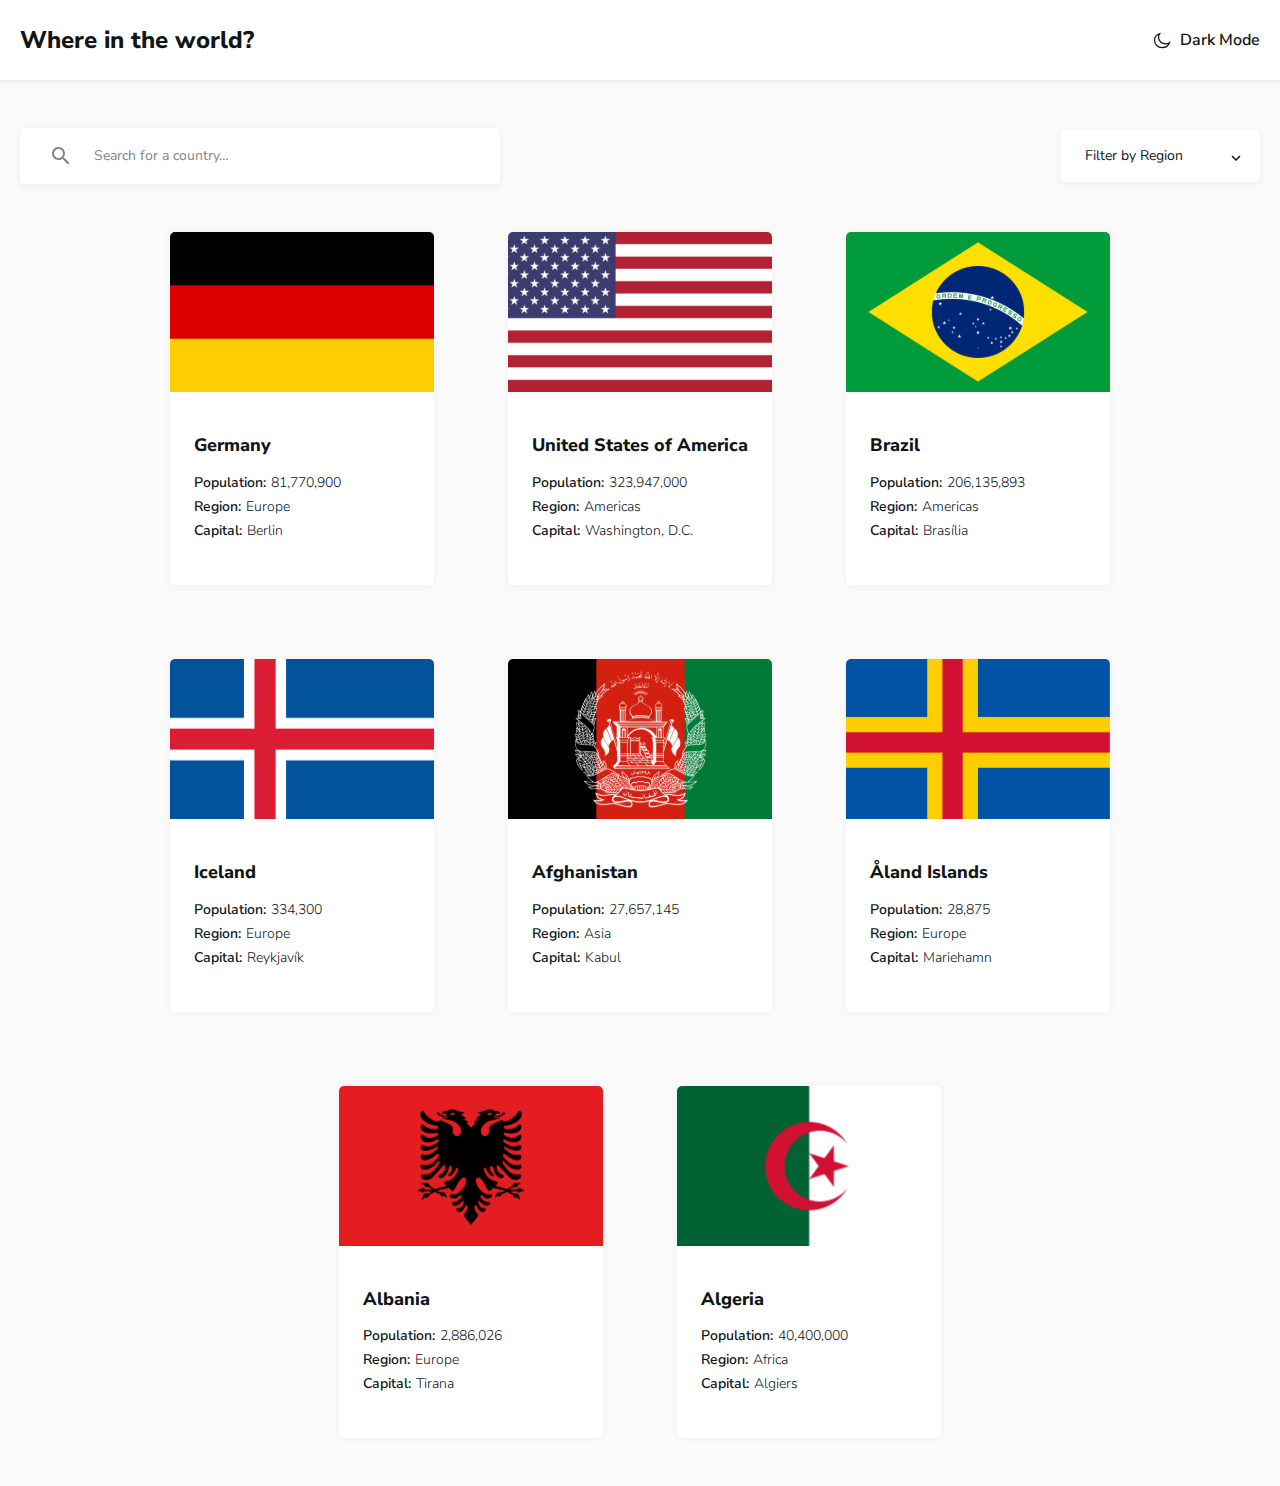
==== index.html @ b0151d57 "Initialize commit!" ====
<!DOCTYPE html>
<html lang="en">
<head>
    <meta charset="UTF-8">
    <meta name="viewport" content="width=device-width, initial-scale=1.0">
    <title>Countries</title>
    
    <!-- GOOGLE-FONTS -->
    <link rel="preconnect" href="https://fonts.googleapis.com">
    <link rel="preconnect" href="https://fonts.googleapis.com">
    <link rel="preconnect" href="https://fonts.gstatic.com" crossorigin>
    <link href="https://fonts.googleapis.com/css2?family=Nunito+Sans:ital,opsz,wght@0,6..12,200..1000;1,6..12,200..1000&display=swap" rel="stylesheet">
    
    <!-- CSS-LINKS -->
    <link rel="stylesheet" href="css/normalize.css">
    <link rel="stylesheet" href="css/main.css">
</head>
<body>
    
    <!-- SITE-HEADER -->
    <header class="site-header">
        <div class="site-header-container container">
            <!-- SITE-LOGO -->
            <a class="site-header-logo" href="index.html">Where in the world?</a>
            
            <!-- TOGGLE-BUTTON -->
            <button class="dark-toggle-button">
                <span class="dark-toggle-button-inner">
                    <svg class="dark-toggle-icon" xmlns="http://www.w3.org/2000/svg" width="20" height="20"><path fill="#fff" fill-rule="evenodd" stroke="currentColor" stroke-width="1.25" d="M13.553 13.815c-3.884 0-7.034-2.887-7.034-6.447 0-1.343.448-2.586 1.212-3.618-3.04.945-5.231 3.581-5.231 6.688 0 3.9 3.45 7.062 7.704 7.062 3.389 0 6.266-2.007 7.296-4.796a7.458 7.458 0 0 1-3.947 1.111Z" clip-rule="evenodd"/></svg>
                    <span class="dark-toggle-text">Dark Mode</span>
                </span>
            </button>
        </div>
    </header>
    
    <!-- SITE-MAIN -->
    <main class="main-content">
        <!-- HERO -->
        <section class="hero">
            <div class="hero-container container">
                <!-- FORM -->
                <form class="filters" action="https://acho.htmlacademy.ru" method="GET">
                    <div class="filters-search-wrapper">
                        <svg class="filters-search-icon" xmlns="http://www.w3.org/2000/svg" width="18" height="18"><path fill="currentColor" fill-rule="evenodd" d="M12.5 11h-.8l-.3-.3c1-1.1 1.6-2.6 1.6-4.2C13 2.9 10.1 0 6.5 0S0 2.9 0 6.5 2.9 13 6.5 13c1.6 0 3.1-.6 4.2-1.6l.3.3v.8l5 5 1.5-1.5-5-5Zm-6 0C4 11 2 9 2 6.5S4 2 6.5 2 11 4 11 6.5 9 11 6.5 11Z" clip-rule="evenodd"/></svg>
                        <input class="filters-search-input" type="search" name="search" placeholder="Search for a country…" aria-label="Site search">
                    </div>
                    
                    <div class="filters-region-wrapper">
                        <select class="filters-region-select">
                            <option class="option" value="">Filter by Region</option>
                            <option value="">Africa</option>
                            <option value="">America</option>
                            <option value="">Asia</option>
                            <option value="">Europe</option>
                            <option value="">Oceania</option>
                        </select>
                        <svg class="filters-region-icon" xmlns="http://www.w3.org/2000/svg" width="12" height="12"><path fill="currentColor" fill-rule="evenodd" d="M9.45 3.45 6 6.9 2.55 3.45 1.5 4.5 6 9l4.5-4.5-1.05-1.05Z" clip-rule="evenodd"/></svg>
                    </div>
                </form>
                
                <!-- COUNTRY-FLAGS -->
                <div class="flag-list">
                    
                    <!-- FLAG-ITEM -->
                    <div class="flag-item">
                        <img class="flag-img" src="imgs/flags/flag-germany.svg" alt="Germany flag" width="264" height="160">
                        <div class="flag-content">
                            <h3 class="flag-title">
                                <a class="flag-title-link" href="about.html">Germany</a>
                            </h3>
                            <dl class="flag-description">
                                
                                <!-- FLAG-DESCRIPTION-ITEM -->
                                <div class="flag-description-item">
                                    <dt>Population:</dt>
                                    <dd>81,770,900</dd>
                                </div>
                                
                                <!-- FLAG-DESCRIPTION-ITEM -->
                                <div class="flag-description-item">
                                    <dt>Region:</dt>
                                    <dd>Europe</dd>
                                </div>
                                
                                <!-- FLAG-DESCRIPTION-ITEM -->
                                <div class="flag-description-item">
                                    <dt>Capital:</dt>
                                    <dd>Berlin</dd>
                                </div>
                            </dl>
                        </div>
                    </div>
                    
                    <!-- FLAG-ITEM -->
                    <div class="flag-item">
                        <img class="flag-img" src="imgs/flags/flag-usa.svg" alt="Germany flag" width="264" height="160">
                        <div class="flag-content">
                            <h3 class="flag-title">
                                <a class="flag-title-link" href="about.html">United States of America</a>
                            </h3>
                            <dl class="flag-description">
                                
                                <!-- FLAG-DESCRIPTION-ITEM -->
                                <div class="flag-description-item">
                                    <dt>Population:</dt>
                                    <dd>323,947,000</dd>
                                </div>
                                
                                <!-- FLAG-DESCRIPTION-ITEM -->
                                <div class="flag-description-item">
                                    <dt>Region:</dt>
                                    <dd>Americas</dd>
                                </div>
                                
                                <!-- FLAG-DESCRIPTION-ITEM -->
                                <div class="flag-description-item">
                                    <dt>Capital:</dt>
                                    <dd>Washington, D.C.</dd>
                                </div>
                            </dl>
                        </div>
                    </div>
                    
                    <!-- FLAG-ITEM -->
                    <div class="flag-item">
                        <img class="flag-img" src="imgs/flags/flag-brazil.svg" alt="Germany flag" width="264" height="160">
                        <div class="flag-content">
                            <h3 class="flag-title">
                                <a class="flag-title-link" href="about.html">Brazil</a>
                            </h3>
                            <dl class="flag-description">
                                
                                <!-- FLAG-DESCRIPTION-ITEM -->
                                <div class="flag-description-item">
                                    <dt>Population:</dt>
                                    <dd>206,135,893</dd>
                                </div>
                                
                                <!-- FLAG-DESCRIPTION-ITEM -->
                                <div class="flag-description-item">
                                    <dt>Region:</dt>
                                    <dd>Americas</dd>
                                </div>
                                
                                <!-- FLAG-DESCRIPTION-ITEM -->
                                <div class="flag-description-item">
                                    <dt>Capital:</dt>
                                    <dd>Brasília</dd>
                                </div>
                            </dl>
                        </div>
                    </div>
                    
                    <!-- FLAG-ITEM -->
                    <div class="flag-item">
                        <img class="flag-img" src="imgs/flags/flag-iceland.svg" alt="Germany flag" width="264" height="160">
                        <div class="flag-content">
                            <h3 class="flag-title">
                                <a class="flag-title-link" href="about.html">Iceland</a>
                            </h3>
                            <dl class="flag-description">
                                
                                <!-- FLAG-DESCRIPTION-ITEM -->
                                <div class="flag-description-item">
                                    <dt>Population:</dt>
                                    <dd>334,300</dd>
                                </div>
                                
                                <!-- FLAG-DESCRIPTION-ITEM -->
                                <div class="flag-description-item">
                                    <dt>Region:</dt>
                                    <dd>Europe</dd>
                                </div>
                                
                                <!-- FLAG-DESCRIPTION-ITEM -->
                                <div class="flag-description-item">
                                    <dt>Capital:</dt>
                                    <dd>Reykjavík</dd>
                                </div>
                            </dl>
                        </div>
                    </div>
                    
                    <!-- FLAG-ITEM -->
                    <div class="flag-item">
                        <img class="flag-img" src="imgs/flags/flag-afghanistan.svg" alt="Germany flag" width="264" height="160">
                        <div class="flag-content">
                            <h3 class="flag-title">
                                <a class="flag-title-link" href="about.html">Afghanistan</a>
                            </h3>
                            <dl class="flag-description">
                                
                                <!-- FLAG-DESCRIPTION-ITEM -->
                                <div class="flag-description-item">
                                    <dt>Population:</dt>
                                    <dd>27,657,145</dd>
                                </div>
                                
                                <!-- FLAG-DESCRIPTION-ITEM -->
                                <div class="flag-description-item">
                                    <dt>Region:</dt>
                                    <dd>Asia</dd>
                                </div>
                                
                                <!-- FLAG-DESCRIPTION-ITEM -->
                                <div class="flag-description-item">
                                    <dt>Capital:</dt>
                                    <dd>Kabul</dd>
                                </div>
                            </dl>
                        </div>
                    </div>
                    
                    <!-- FLAG-ITEM -->
                    <div class="flag-item">
                        <img class="flag-img" src="imgs/flags/flag-aland-islands.svg" alt="Germany flag" width="264" height="160">
                        <div class="flag-content">
                            <h3 class="flag-title">
                                <a class="flag-title-link" href="about.html">Åland Islands</a>
                            </h3>
                            <dl class="flag-description">
                                
                                <!-- FLAG-DESCRIPTION-ITEM -->
                                <div class="flag-description-item">
                                    <dt>Population:</dt>
                                    <dd>28,875</dd>
                                </div>
                                
                                <!-- FLAG-DESCRIPTION-ITEM -->
                                <div class="flag-description-item">
                                    <dt>Region:</dt>
                                    <dd>Europe</dd>
                                </div>
                                
                                <!-- FLAG-DESCRIPTION-ITEM -->
                                <div class="flag-description-item">
                                    <dt>Capital:</dt>
                                    <dd>Mariehamn</dd>
                                </div>
                            </dl>
                        </div>
                    </div>
                    
                    <!-- FLAG-ITEM -->
                    <div class="flag-item">
                        <img class="flag-img" src="imgs/flags/flag-albania.svg" alt="Germany flag" width="264" height="160">
                        <div class="flag-content">
                            <h3 class="flag-title">
                                <a class="flag-title-link" href="about.html">Albania</a>
                            </h3>
                            <dl class="flag-description">
                                
                                <!-- FLAG-DESCRIPTION-ITEM -->
                                <div class="flag-description-item">
                                    <dt>Population:</dt>
                                    <dd>2,886,026</dd>
                                </div>
                                
                                <!-- FLAG-DESCRIPTION-ITEM -->
                                <div class="flag-description-item">
                                    <dt>Region:</dt>
                                    <dd>Europe</dd>
                                </div>
                                
                                <!-- FLAG-DESCRIPTION-ITEM -->
                                <div class="flag-description-item">
                                    <dt>Capital:</dt>
                                    <dd>Tirana</dd>
                                </div>
                            </dl>
                        </div>
                    </div>
                    
                    <!-- FLAG-ITEM -->
                    <div class="flag-item">
                        <img class="flag-img" src="imgs/flags/flag-algeria.svg" alt="Germany flag" width="264" height="160">
                        <div class="flag-content">
                            <h3 class="flag-title">
                                <a class="flag-title-link" href="about.html">Algeria</a>
                            </h3>
                            <dl class="flag-description">
                                
                                <!-- FLAG-DESCRIPTION-ITEM -->
                                <div class="flag-description-item">
                                    <dt>Population:</dt>
                                    <dd>40,400,000</dd>
                                </div>
                                
                                <!-- FLAG-DESCRIPTION-ITEM -->
                                <div class="flag-description-item">
                                    <dt>Region:</dt>
                                    <dd>Africa</dd>
                                </div>
                                
                                <!-- FLAG-DESCRIPTION-ITEM -->
                                <div class="flag-description-item">
                                    <dt>Capital:</dt>
                                    <dd>Algiers</dd>
                                </div>
                            </dl>
                        </div>
                    </div>
                </div>
            </div>
        </section>
    </main>
    
    <!-- JS-LINKS -->
    <script src="app.js"></script>
</body>
</html>
---- css/main.css ----
/* CUSTOM-PROPS */
:root {
    --text-color: #111517;
    --text-light-color: #848484;
    --bg-color: #fafafa;
    --bg-color-light: #fff;
    --font-family: "Nunito Sans", "Arial", sans-serif;
    --transition-time: 0.3s;
}

.dark-mode {
    --text-color: #fff;
    --text-light-color: #fff;
    --bg-color: #202c36;
    --bg-color-light: #2b3844;
}

/* GLOBAL */
html {
    height: 100%;
    box-sizing: border-box;
    scroll-behavior: smooth;
}

*,
*::before,
*::after {
    box-sizing: inherit;
}

body {
    height: 100%;
    padding: 0;
    margin: 0;
    display: flex;
    flex-direction: column;
    font-family: var(--font-family);
    color: var(--text-color);
    background-color: var(--bg-color);
    font-weight: 400;
    font-size: 14px;
    line-height: 16px;
    transition: background-color 0.3s ease;
}

.no-transition {
    transition: none;
}

img {
    max-width: 100%;
    height: auto;
}

/* CONTAINER */
.container {
    width: 100%;
    max-width: 1320px;
    padding-left: 20px;
    padding-right: 20px;
    margin-left: auto;
    margin-right: auto;
}

/* MAIN-CONTENT */
.main-content {
    flex-grow: 1;
    padding-top: 48px;
    padding-bottom: 48px;
}

.about-main-content {
    padding-top: 80px;
}

/* SITE-HEADER */
.site-header {
    padding-top: 24px;
    padding-bottom: 24px;
    background-color: var(--bg-color-light);
    transition: background-color var(--transition-time) ease;
    box-shadow: 0px 2px 4px rgba(0, 0, 0, 0.06)
}

.site-header-container {
    display: flex;
    align-items: center;
    justify-content: space-between;
}

.site-header-logo {
    font-weight: 800;
    font-size: 24px;
    line-height: normal;
    color: var(--text-color);
    display: block;
    text-decoration: none;
    white-space: nowrap;
    transition: color var(--transition-time) ease;
    white-space: nowrap;
}

.dark-toggle-button {
    border: 0;
    padding: 0;
    background-color: transparent;
    cursor: pointer;
}

.dark-toggle-button-inner {
    display: flex;
    align-items: center;
    gap: 8px;
    white-space: nowrap;
}

.dark-toggle-icon {
    width: 20px;
    height: 20px;
    color: var(--text-color);
}

.dark-toggle-text {
    font-weight: 600;
    font-size: 16px;
    line-height: normal;
    color: var(--text-color);
    transition: color var(--transition-time) ease;
}

/* HERO */
.filters {
    display: flex;
    justify-content: space-between;
    align-items: center;
    margin-bottom: 48px;
}

.filters-search-wrapper {
    position: relative;
}

.filters-search-icon {
    position: absolute;
    top: 50%;
    transform: translateY(-50%);
    left: 32px;
    width: 18px;
    height: 18px;
    color: var(--text-light-color);
    transition: color var(--transition-time) ease;
}

.filters-search-input {
    padding: 18px 74px;
    font-weight: 400;
    font-size: 14px;
    line-height: 20px;
    border: 0;
    border-radius: 5px;
    background-color: var(--bg-color-light);
    color: var(--text-color);
    min-width: 480px;
    box-shadow: 0px 2px 9px rgba(0, 0, 0, 0.06);
    transition: color var(--transition-time) ease, background-color var(--transition-time) ease;
}

.filters-search-input::placeholder {
    color: var(--text-light-color);
    transition: color var(--transition-time) ease;
}

.filters-region-wrapper {
    position: relative;
}

.filters-region-select {
    appearance: none;
    padding: 18px 77px 18px 24px;
    border-radius: 5px;
    background-color: var(--bg-color-light);
    color: var(--text-color);
    border: 0;
    box-shadow: 0px 2px 9px rgba(0, 0, 0, 0.06);
    transition: color var(--transition-time) ease, background-color var(--transition-time) ease;
}

.filters-region-icon {
    position: absolute;
    transition: color var(--transition-time) ease, transform var(--transition-time) ease;
    top: 22px;
    right: 18px;
}

.filters-icon-rotate {
    transform: rotate(180deg);
}

/* COUNTRY-FLAGS */
.flag-list {
    margin: 0;
    padding: 0;
    display: flex;
    justify-content: center;
    align-items: center;
    flex-wrap: wrap;
    gap: 74px;
}

.flag-item {
    min-width: 264px;
    border-radius: 5px;
    overflow: hidden;
    background-color: var(--bg-color-light);
    box-shadow: 0px 0px 7px 2px rgba(0, 0, 0, 0.03);
    transition: background-color var(--transition-time) ease;
}

.flag-img {
    width: 264px;
    height: 160px;
    object-fit: cover;
    display: block;
}

.flag-content {
    padding: 24px 24px 46px;
}

.flag-title-link {
    font-weight: 800;
    font-size: 18px;
    line-height: 26px;
    color: var(--text-color);
    margin-top: 0;
    margin-bottom: 16px;
    display: block;
    text-decoration: none;
    transition: color var(--transition-time) ease;
}

.flag-description {
    margin: 0;
}

.flag-description-item:not(:last-child) {
    margin-bottom: 8px;
}

.flag-description-item {
    display: flex;
    align-items: center;
    justify-content: flex-start;
}

.flag-description-item dt, dd {
    color: var(--text-color);
    transition: color var(--transition-time) ease;
}

.flag-description-item dt {
    font-weight: 600;
    font-size: 14px;
    line-height: 16px;
}

.flag-description-item dd {
    margin-left: 5px;
    font-weight: 300;
}

/* ABOUT */
.about-back-link {
    text-decoration: none;
    display: inline-flex;
    justify-content: flex-start;
    align-items: center;
    gap: 10px;
    padding: 10px 35px;
    background-color: var(--bg-color-light);
    margin-bottom: 80px;
    border-radius: 6px;
    transition: color var(--transition-time) ease, background-color var(--transition-time) ease;
}

.about-back-link svg {
    width: 20px;
    height: 20px;
    object-fit: contain;
    color: var(--text-color);
    transition: color var(--transition-time) ease;
}

.about-back-link span {
    display: block;
    font-weight: 300;
    font-size: 16px;
    line-height: 20px;
    color: var(--text-color);
    transition: color var(--transition-time) ease;
}

.about-inner {
    display: flex;
    align-items: center;
    gap: 145px;
}

.about-img img {
    display: block;
    border-radius: 5px;
}

.about-title {
    font-weight: 800;
    font-size: 32px;
    line-height: normal;
    color: var(--text-color);
    transition: color var(--transition-time) ease;
    margin-top: 0;
    margin-bottom: 23px;
}

.about-flag-description {
    display: flex;
    align-items: flex-start;
    gap: 117px;
    margin-bottom: 68px;
}

.about-flag-description dd, dt {
    font-weight: 600;
    font-size: 16px;
    line-height: 32px;
    color: var(--text-color);
    transition: color var(--transition-time) ease;
}

.about-flag-description dd {
    font-weight: 300;
    margin-left: 5px;
}

.about-flag-description-item {
    display: flex;
    align-items: center;
    justify-content: flex-start;
}

.about-border {
    display: flex;
    align-items: center;
    justify-content: flex-start;
    gap: 15px;
}

.about-border-title {
    font-weight: 600;
    font-size: 16px;
    line-height: 24px;
    color: var(--text-color);
    transition: color var(--transition-time) ease;
    margin: 0;
    white-space: nowrap;
}

.about-border-links {
    display: flex;
    align-items: center;
    flex-wrap: wrap;
    gap: 15px;
}

.about-border-link {
    text-decoration: none;
    color: var(--text-color);
    font-weight: 300;
    font-size: 14px;
    line-height: normal;
    padding: 5px 27px;
    background-color: var(--bg-color-light);
    transition: color var(--transition-time) ease, background-color var(--transition-time) ease;
    border-radius: 2px;
    display: block;
}

/* MEDIA QUERIES */
/* 1320PX */
@media only screen and (max-width: 1320px) {
    .about-inner {
        flex-direction: column;
        align-items: flex-start;
        gap: 44px;
    }
}

/* 800PX */
@media only screen and (max-width: 800px) {
    .filters {
        flex-direction: column;
        margin-bottom: 32px;
        align-items: flex-start;
    }
    
    .filters-search-wrapper {
        margin-bottom: 40px;
    }
}

/* 620PX */
@media only screen and (max-width: 620px) {
    .about-flag-description {
        flex-direction: column;
        gap: 32px;
        margin-bottom: 32px;
    }
    
    .about-main-content {
        padding-top: 40px;
    }
    
    .about-back-link {
        margin-bottom: 64px;
    }
    
    .about-border {
        flex-direction: column;
        align-items: flex-start;
    }
    
    .about-title {
        margin-bottom: 16px;
    }
}

/* 520PX */
@media only screen and (max-width: 520px) {
    .filters-search-input {
        min-width: 90vw;
    }
}

/* 450PX */
@media only screen and (max-width: 450px) {
    .site-header-logo {
        font-size: 14px;
        line-height: 20px;
    }
    
    .container {
        padding-left: 16px;
        padding-right: 16px;
    }
    
    .main-content {
        padding-top: 24px;
    }
    
    .dark-toggle-text {
        font-size: 12px;
    }
    
    .filters-search-input {
        font-size: 12px;
    }
}

/* 350PX */
@media only screen and (max-width: 350px) {
    .filters-search-wrapper {
        margin-bottom: 25px;
    }
}

/* 330PX */
@media only screen and (max-width: 330px) {
    .filters-search-input {
        padding: 14px 10px 14px 74px;
    }
    
    .container {
        padding-left: 14px;
        padding-right: 14px;
    }
}
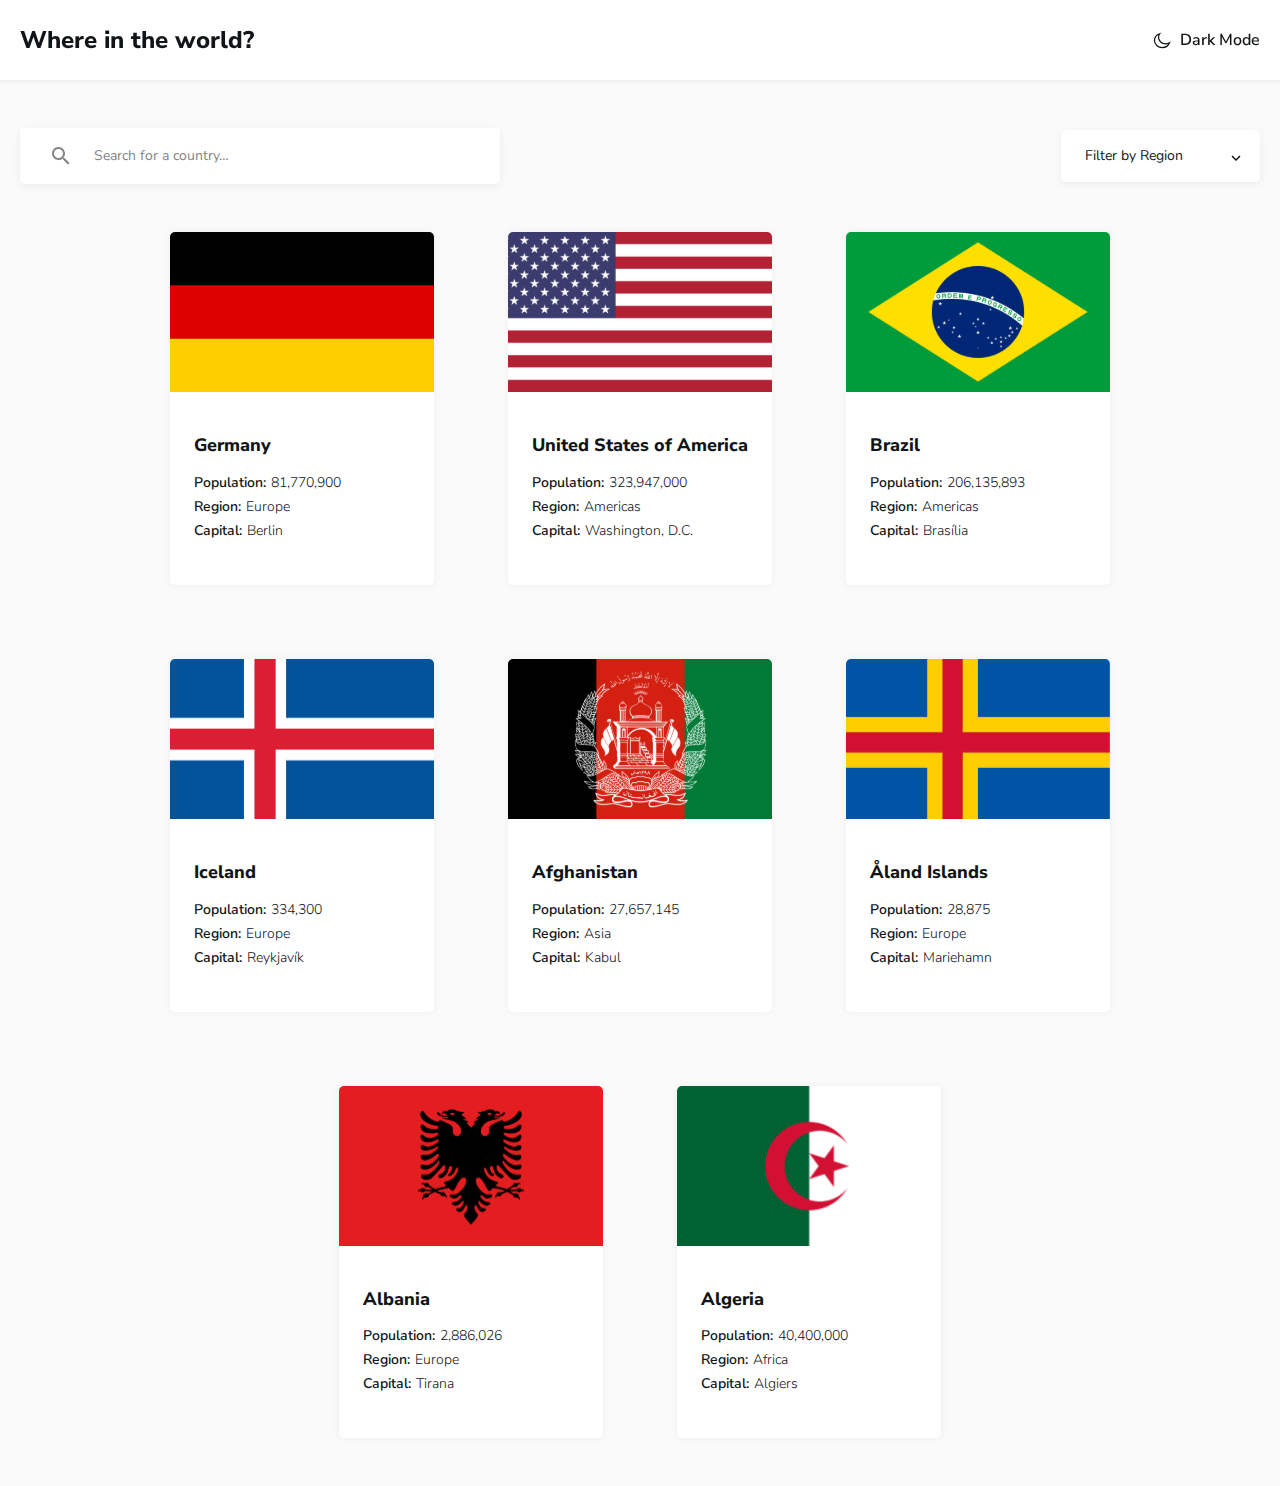
==== commit baade63f: "Add to head icon img" ====
--- a/index.html
+++ b/index.html
@@ -14,6 +14,8 @@
     <!-- CSS-LINKS -->
     <link rel="stylesheet" href="css/normalize.css">
     <link rel="stylesheet" href="css/main.css">
+    <!-- WEBSITE-ICON -->
+    <link rel="icon" type="image/svg" href="imgs/icons/map.svg">
 </head>
 <body>
     
--- a/css/main.css
+++ b/css/main.css
@@ -5,7 +5,6 @@
     --bg-color: #fafafa;
     --bg-color-light: #fff;
     --font-family: "Nunito Sans", "Arial", sans-serif;
-    --transition-time: 0.3s;
 }
 
 .dark-mode {
@@ -40,11 +39,6 @@
     font-weight: 400;
     font-size: 14px;
     line-height: 16px;
-    transition: background-color 0.3s ease;
-}
-
-.no-transition {
-    transition: none;
 }
 
 img {
@@ -78,8 +72,16 @@
     padding-top: 24px;
     padding-bottom: 24px;
     background-color: var(--bg-color-light);
-    transition: background-color var(--transition-time) ease;
-    box-shadow: 0px 2px 4px rgba(0, 0, 0, 0.06)
+    box-shadow: 0px 2px 4px rgba(0, 0, 0, 0.06);
+    position: fixed;
+    width: 100%;
+    left: 0;
+    top: 0;
+    z-index: 999;
+}
+
+.header-border {
+    border-bottom: 2px solid var(--text-light-color);
 }
 
 .site-header-container {
@@ -96,7 +98,6 @@
     display: block;
     text-decoration: none;
     white-space: nowrap;
-    transition: color var(--transition-time) ease;
     white-space: nowrap;
 }
 
@@ -125,7 +126,6 @@
     font-size: 16px;
     line-height: normal;
     color: var(--text-color);
-    transition: color var(--transition-time) ease;
 }
 
 /* HERO */
@@ -148,7 +148,6 @@
     width: 18px;
     height: 18px;
     color: var(--text-light-color);
-    transition: color var(--transition-time) ease;
 }
 
 .filters-search-input {
@@ -162,12 +161,10 @@
     color: var(--text-color);
     min-width: 480px;
     box-shadow: 0px 2px 9px rgba(0, 0, 0, 0.06);
-    transition: color var(--transition-time) ease, background-color var(--transition-time) ease;
 }
 
 .filters-search-input::placeholder {
     color: var(--text-light-color);
-    transition: color var(--transition-time) ease;
 }
 
 .filters-region-wrapper {
@@ -182,12 +179,10 @@
     color: var(--text-color);
     border: 0;
     box-shadow: 0px 2px 9px rgba(0, 0, 0, 0.06);
-    transition: color var(--transition-time) ease, background-color var(--transition-time) ease;
 }
 
 .filters-region-icon {
     position: absolute;
-    transition: color var(--transition-time) ease, transform var(--transition-time) ease;
     top: 22px;
     right: 18px;
 }
@@ -213,7 +208,6 @@
     overflow: hidden;
     background-color: var(--bg-color-light);
     box-shadow: 0px 0px 7px 2px rgba(0, 0, 0, 0.03);
-    transition: background-color var(--transition-time) ease;
 }
 
 .flag-img {
@@ -236,7 +230,6 @@
     margin-bottom: 16px;
     display: block;
     text-decoration: none;
-    transition: color var(--transition-time) ease;
 }
 
 .flag-description {
@@ -255,7 +248,6 @@
 
 .flag-description-item dt, dd {
     color: var(--text-color);
-    transition: color var(--transition-time) ease;
 }
 
 .flag-description-item dt {
@@ -280,7 +272,6 @@
     background-color: var(--bg-color-light);
     margin-bottom: 80px;
     border-radius: 6px;
-    transition: color var(--transition-time) ease, background-color var(--transition-time) ease;
 }
 
 .about-back-link svg {
@@ -288,7 +279,6 @@
     height: 20px;
     object-fit: contain;
     color: var(--text-color);
-    transition: color var(--transition-time) ease;
 }
 
 .about-back-link span {
@@ -297,7 +287,6 @@
     font-size: 16px;
     line-height: 20px;
     color: var(--text-color);
-    transition: color var(--transition-time) ease;
 }
 
 .about-inner {
@@ -316,7 +305,6 @@
     font-size: 32px;
     line-height: normal;
     color: var(--text-color);
-    transition: color var(--transition-time) ease;
     margin-top: 0;
     margin-bottom: 23px;
 }
@@ -333,7 +321,6 @@
     font-size: 16px;
     line-height: 32px;
     color: var(--text-color);
-    transition: color var(--transition-time) ease;
 }
 
 .about-flag-description dd {
@@ -359,7 +346,6 @@
     font-size: 16px;
     line-height: 24px;
     color: var(--text-color);
-    transition: color var(--transition-time) ease;
     margin: 0;
     white-space: nowrap;
 }
@@ -379,7 +365,6 @@
     line-height: normal;
     padding: 5px 27px;
     background-color: var(--bg-color-light);
-    transition: color var(--transition-time) ease, background-color var(--transition-time) ease;
     border-radius: 2px;
     display: block;
 }
